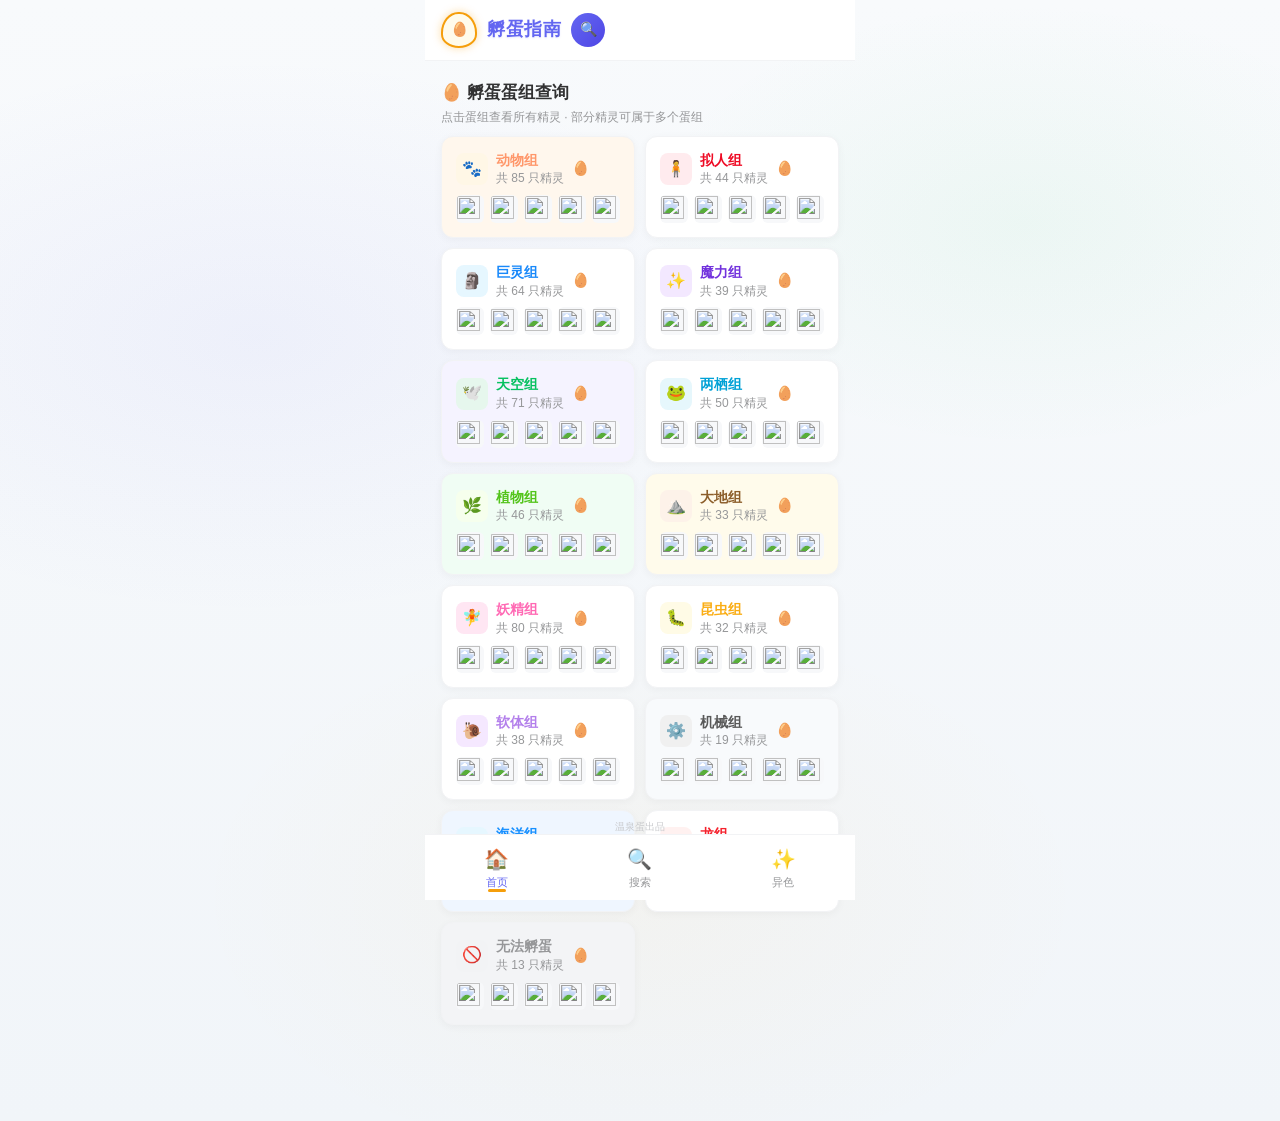
==== index.html @ 7b9e9674 "Update shiny assets to local images and fix UI" ====
<!DOCTYPE html>
<html lang="zh-CN">
<head>
  <meta charset="UTF-8">
  <meta name="viewport" content="width=device-width, initial-scale=1.0, maximum-scale=1.0, user-scalable=no">
  <meta name="theme-color" content="#6366f1">
  <title>洛克王国世界 - 孵蛋查询</title>
  <link rel="stylesheet" href="style.css">
  <link rel="manifest" href="manifest.json">
</head>
<body>
  <div class="container">
    <div class="top-bar">
      <div class="back" id="backBtn" onclick="goBack()">◀ 返回</div>
      <div class="app-logo" id="appLogo">🥚</div>
      <div class="app-title" id="appTitle">孵蛋指南</div>
      <div class="search-btn" id="searchToggle" onclick="toggleSearch()">🔍</div>
      <div class="title hide" id="pageTitle">蛋组总览</div>
      <div class="search-results" id="searchResults"></div>

      <div class="search-overlay hide" id="searchOverlay">
        <div class="search-box">
          <span>🔍</span>
          <input type="text" id="searchInput" placeholder="搜索精灵名称..." autocomplete="off">
        </div>
        <div class="search-close" onclick="toggleSearch()">✕</div>
      </div>
    </div>
    
    <div id="view-home" class="view">
      <div style="padding: 20px 16px 10px;">
        <div style="font-size: 17px; font-weight: 600; color: #323233; margin-bottom: 4px;">🥚 孵蛋蛋组查询</div>
        <p style="font-size: 12px; color: #969799; margin-top: 4px;">点击蛋组查看所有精灵 · 部分精灵可属于多个蛋组</p>
      </div>
      <div class="group-grid" id="homeGroupGrid"></div>
    </div>
    
    <div id="view-group" class="view hide">
      <div class="card" style="margin-bottom: 0; border-radius: 0 0 12px 12px;">
        <div style="display: flex; align-items: center; gap: 10px; margin-bottom: 4px;">
          <div id="groupIcon" class="group-icon" style="font-size: 20px;"></div>
          <div>
            <div style="font-size: 16px; font-weight: 600;" id="groupTitle"></div>
            <div style="font-size: 12px; color: #969799; margin-top: 2px;" id="groupCount"></div>
          </div>
        </div>
        <div class="status-bar status-ok" id="groupStatus">
          <span>✅</span><span>同蛋组精灵可以互相配对孵蛋</span>
        </div>
      </div>
      <div class="pet-grid" id="groupPetGrid"></div>
    </div>
    
    <div id="view-pet" class="view hide">
      <div class="card" id="petCard">
        <div class="selected-pet">
          <div class="img-wrap"><img id="r-img" src="" alt=""></div>
          <div class="info">
            <div class="name" id="r-name">精灵名称</div>
            <div class="no" id="r-no">NO.001</div>
          </div>
          <div class="tag-row" id="r-tag"></div>
        </div>
        <div class="multi-tag-note" id="r-multi-note"></div>
        <div class="status-bar" id="r-status">
          <span>✅</span><span>该精灵可以参与孵蛋</span>
        </div>
        <div id="partnerSection">
          <div class="section-subtitle">同蛋组可配对精灵（点击切换）</div>
          <div class="partner-grid" id="partnerGrid"></div>
        </div>
      </div>
    </div>
    
    <div id="view-search" class="view hide">
      <div class="card">
        <div class="card-title">🔥 热门精灵</div>
        <div class="quick-pets" id="quickPets"></div>
      </div>
      <div class="empty-state" id="searchEmpty">
        <div class="icon egg-shake">🥚</div>
        <p>在顶部输入精灵名称<br>查看蛋组与可配对对象</p>
      </div>
      <div class="card hide" id="searchResultCard">
        <div class="selected-pet">
          <div class="img-wrap"><img id="s-img" src="" alt=""></div>
          <div class="info">
            <div class="name" id="s-name">精灵名称</div>
            <div class="no" id="s-no">NO.001</div>
          </div>
          <div class="tag-row" id="s-tag"></div>
        </div>
        <div class="multi-tag-note" id="s-multi-note"></div>
        <div class="status-bar" id="s-status">
          <span>✅</span><span>该精灵可以参与孵蛋</span>
        </div>
        <div id="s-partnerSection">
          <div class="section-subtitle">同蛋组可配对精灵（点击切换）</div>
          <div class="partner-grid" id="s-partnerGrid"></div>
        </div>
      </div>
    </div>

    <!-- 视图5: 异色传递 -->
    <div id="view-shiny" class="view hide">
      <div class="shiny-header">
        <h2>✨ 异色传递查询</h2>
        <p>输入你拥有的异色宠物，查看能点亮哪些异色</p>
      </div>

      <div class="card">
        <div class="card-title">📝 添加已有异色</div>
        <div class="gender-select">
          <div class="gender-btn active" data-g="公" onclick="selectShinyGender(this)">公 ♂</div>
          <div class="gender-btn" data-g="母" onclick="selectShinyGender(this)">母 ♀</div>
        </div>

        <div style="font-size: 12px; color: #969799; margin: 10px 0 6px;">点击选择已有的异色精灵</div>
        <div class="shiny-pick-grid" id="shinyPickGrid"></div>

        <div id="shinyOwnedWrap" style="margin-top: 12px;">
          <div class="owned-list" id="shinyOwnedList"></div>
          <div style="font-size: 12px; color: #969799;" id="shinyOwnedTip">尚未添加任何异色宠物</div>
        </div>
      </div>

      <div class="card hide" id="shinyResultCard">
        <div class="card-title">📊 计算结果</div>
        <div class="stat-row">
          <div class="stat-box">
            <div class="num" id="stat-owned">0</div>
            <div class="label">已有</div>
          </div>
          <div class="stat-box">
            <div class="num" id="stat-light">0</div>
            <div class="label">可点亮</div>
          </div>
          <div class="stat-box">
            <div class="num" id="stat-miss">0</div>
            <div class="label">仍缺</div>
          </div>
        </div>
        <div class="status-bar status-ok" id="shinyCollectStatus" style="margin-bottom: 10px;">
          <span>✅</span><span>可全收集</span>
        </div>

        <div style="margin-bottom: 10px;">
          <div style="font-size: 13px; font-weight: 500; margin-bottom: 8px;">🔥 可点亮异色</div>
          <div class="shiny-grid" id="shinyLightGrid"></div>
        </div>

        <div>
          <div style="font-size: 13px; font-weight: 500; margin-bottom: 8px;">🚫 缺失异色</div>
          <div class="shiny-grid" id="shinyMissGrid"></div>
        </div>
      </div>

      <div class="card hide" id="shinyTargetCard">
        <div class="card-title">🎯 目标最短孵化链</div>
        <div class="search-box" style="margin-bottom: 10px;">
          <span>🔍</span>
          <input type="text" id="shinyTargetInput" placeholder="输入想获得的异色..." autocomplete="off">
        </div>
        <div class="search-results" id="shinyTargetResults" style="position: relative; top: 0; left: 0; right: 0; margin-top: 6px;"></div>
        <div id="shinyChainBox"></div>
      </div>

      <div class="card hide" id="shinyRouteCard">
        <div class="card-title">🗺️ 全体补充路线</div>
        <div id="shinyRouteBox"></div>
      </div>
    </div>

    <div class="footer-note">温泉蛋出品</div>
  </div>

  <div class="tab-bar">
    <div class="tab-item active" id="tab-home" onclick="switchTab('home')">
      <span class="tab-icon">🏠</span><span>首页</span>
    </div>
    <div class="tab-item" id="tab-search" onclick="switchTab('search')">
      <span class="tab-icon">🔍</span><span>搜索</span>
    </div>
    <div class="tab-item" id="tab-shiny" onclick="switchTab('shiny')">
      <span class="tab-icon">✨</span><span>异色</span>
    </div>
  </div>

  <script src="data.js"></script>
  <script src="app.js"></script>
  <script>
    if ('serviceWorker' in navigator) {
      navigator.serviceWorker.register('sw.js');
    }
  </script>
</body>
</html>
---- style.css ----
* { margin: 0; padding: 0; box-sizing: border-box; }
    body {
      font-family: -apple-system, BlinkMacSystemFont, "PingFang SC", "Hiragino Sans GB", "Microsoft YaHei", sans-serif;
      background:
        radial-gradient(ellipse 80% 50% at 20% 30%, rgba(99,102,241,0.06) 0%, transparent 50%),
        radial-gradient(ellipse 60% 40% at 80% 20%, rgba(34,197,94,0.05) 0%, transparent 50%),
        radial-gradient(ellipse 70% 50% at 50% 80%, rgba(245,158,11,0.04) 0%, transparent 50%),
        linear-gradient(180deg, #f8fafc 0%, #f1f5f9 100%);
      color: #323233;
      font-size: 14px;
      line-height: 1.4;
      padding-bottom: 80px;
      min-height: 100vh;
    }
    .container { max-width: 430px; margin: 0 auto; }
    .hide { display: none !important; }

    .top-bar {
      background: rgba(255,255,255,0.95);
      backdrop-filter: blur(6px);
      padding: 12px 16px;
      position: sticky;
      top: 0;
      z-index: 100;
      border-bottom: 1px solid #f2f3f5;
      display: flex;
      align-items: center;
      gap: 10px;
    }
    .top-bar .back {
      font-size: 15px;
      color: #323233;
      cursor: pointer;
      padding: 4px 8px 4px 0;
      display: none;
    }
    .top-bar .back.visible { display: block; }
    .top-bar .title {
      font-size: 16px;
      font-weight: 600;
      flex: 1;
    }

    .app-logo {
      width: 36px;
      height: 36px;
      border-radius: 50% 50% 52% 52% / 60% 60% 40% 40%;
      border: 2px solid #f59e0b;
      box-shadow: 0 0 8px rgba(245,158,11,0.35);
      display: flex;
      align-items: center;
      justify-content: center;
      background: #fffbeb;
      flex-shrink: 0;
    }
    .app-title {
      font-size: 18px;
      font-weight: 700;
      color: #6366f1;
      text-shadow: 0 1px 2px rgba(99,102,241,0.15);
      letter-spacing: 0.5px;
    }
    .search-btn {
      width: 34px;
      height: 34px;
      border-radius: 50%;
      border: none;
      background: linear-gradient(135deg, #6366f1, #4f46e5);
      color: #fff;
      display: flex;
      align-items: center;
      justify-content: center;
      cursor: pointer;
      transition: transform 0.15s ease;
      flex-shrink: 0;
    }
    .search-btn:hover { transform: scale(1.08); }
    .search-btn:active { transform: scale(0.96); }

    .search-box {
      background: #f2f3f5;
      border-radius: 20px;
      padding: 8px 14px;
      display: flex;
      align-items: center;
      gap: 8px;
      flex: 1;
    }
    .search-box input {
      flex: 1;
      border: none;
      background: transparent;
      font-size: 14px;
      outline: none;
      color: #323233;
    }
    .search-box input::placeholder { color: #969799; }

    .select-box {
      background: #f2f3f5;
      border-radius: 20px;
      padding: 8px 14px;
      display: flex;
      align-items: center;
      margin-bottom: 10px;
    }
    .select-box select {
      flex: 1;
      border: none;
      background: transparent;
      font-size: 14px;
      outline: none;
      color: #323233;
      appearance: auto;
    }

    .search-results {
      position: absolute;
      top: 52px;
      left: 16px;
      right: 16px;
      background: #fff;
      border-radius: 12px;
      box-shadow: 0 4px 20px rgba(0,0,0,0.1);
      max-height: 320px;
      overflow-y: auto;
      z-index: 99;
      display: none;
    }
    .search-results.active { display: block; }
    .search-item {
      display: flex;
      align-items: center;
      gap: 12px;
      padding: 10px 14px;
      border-bottom: 1px solid #f2f3f5;
      cursor: pointer;
    }
    .search-item:active { background: #f2f3f5; }
    .search-item img {
      width: 40px;
      height: 40px;
      border-radius: 8px;
      object-fit: contain;
      background: #f7f8fa;
    }

    .card {
      background: #fff;
      border-radius: 12px;
      margin: 12px 16px;
      padding: 16px;
      box-shadow: 0 4px 14px rgba(99,102,241,0.08);
    }
    .card-title {
      font-size: 15px;
      font-weight: 600;
      margin-bottom: 12px;
      display: flex;
      align-items: center;
      gap: 6px;
    }

    .group-grid {
      display: grid;
      grid-template-columns: repeat(2, 1fr);
      gap: 10px;
      margin: 0 16px 16px;
    }
    .group-card {
      background: #fff;
      border-radius: 12px;
      padding: 14px;
      box-shadow: 0 2px 8px rgba(0,0,0,0.04);
      cursor: pointer;
      transition: transform 0.15s ease, box-shadow 0.15s ease;
      border: 1px solid #f2f3f5;
    }
    .group-card:hover {
      transform: translateY(-2px);
      box-shadow: 0 6px 16px rgba(99,102,241,0.1);
    }
    .group-card:active { transform: scale(0.98); }
    .group-card-header {
      display: flex;
      align-items: center;
      gap: 8px;
      margin-bottom: 8px;
    }
    .group-icon {
      width: 32px;
      height: 32px;
      border-radius: 8px;
      display: flex;
      align-items: center;
      justify-content: center;
      font-size: 16px;
    }
    .group-name { font-size: 14px; font-weight: 600; }
    .group-count { font-size: 12px; color: #969799; }
    .group-preview {
      display: flex;
      gap: 6px;
      margin-top: 8px;
      flex-wrap: wrap;
    }
    .group-preview .img-wrap {
      width: 28px;
      height: 28px;
      border-radius: 6px;
      background: #f7f8fa;
      overflow: hidden;
      display: flex;
      align-items: center;
      justify-content: center;
    }
    .group-preview img {
      width: 90%;
      height: 90%;
      object-fit: contain;
    }

    [data-group="动物组"] { background: #fff7ed; }
    [data-group="植物组"] { background: #f0fdf4; }
    [data-group="海洋组"] { background: #eff6ff; }
    [data-group="天空组"] { background: #f5f3ff; }
    [data-group="精灵组"] { background: #fdf4ff; }
    [data-group="龙族组"] { background: #fef2f2; }
    [data-group="恶魔组"] { background: #fafaf9; }
    [data-group="机械组"] { background: #f8fafc; }
    [data-group="不死组"] { background: #f7fee7; }
    [data-group="大地组"] { background: #fffbeb; }
    [data-group="萌系组"] { background: #fff1f2; }
    [data-group="力量组"] { background: #fff7ed; }
    [data-group="守护组"] { background: #ecfeff; }
    [data-group="无法孵蛋"] { background: #f3f4f6; }

    .pet-grid {
      display: grid;
      grid-template-columns: repeat(4, 1fr);
      gap: 12px 8px;
      padding: 16px;
    }
    .pet-item {
      display: flex;
      flex-direction: column;
      align-items: center;
      gap: 6px;
      cursor: pointer;
      padding: 6px 2px;
      border-radius: 10px;
    }
    .pet-item:active { background: #f2f3f5; }
    .pet-item .img-wrap {
      width: 56px;
      height: 56px;
      border-radius: 10px;
      background: #f7f8fa;
      overflow: hidden;
      display: flex;
      align-items: center;
      justify-content: center;
      border: 1px solid #f2f3f5;
    }
    .pet-item img {
      width: 90%;
      height: 90%;
      object-fit: contain;
    }
    .pet-item .name {
      font-size: 11px;
      color: #646566;
      text-align: center;
      width: 100%;
      height: 28px;
      line-height: 14px;
      overflow: hidden;
      display: -webkit-box;
      -webkit-line-clamp: 2;
      -webkit-box-orient: vertical;
    }

    .selected-pet {
      display: flex;
      align-items: center;
      gap: 12px;
      margin-bottom: 14px;
    }
    .selected-pet .img-wrap {
      width: 64px;
      height: 64px;
      border-radius: 12px;
      background: #f7f8fa;
      overflow: hidden;
      display: flex;
      align-items: center;
      justify-content: center;
      border: 1px solid #f2f3f5;
      flex-shrink: 0;
    }
    .selected-pet img {
      width: 90%;
      height: 90%;
      object-fit: contain;
    }
    .selected-pet .info { flex: 1; min-width: 0; }
    .selected-pet .name {
      font-size: 18px;
      font-weight: 600;
      margin-bottom: 4px;
    }
    .selected-pet .no {
      font-size: 12px;
      color: #969799;
    }

    .tag-row {
      display: flex;
      flex-wrap: wrap;
      gap: 6px;
      flex-shrink: 0;
      max-width: 130px;
      justify-content: flex-end;
    }
    .tag {
      display: inline-block;
      padding: 3px 10px;
      border-radius: 20px;
      font-size: 12px;
      font-weight: 500;
    }
    .tag-egg {
      background: #eef2ff;
      color: #6366f1;
    }
    .tag-ban {
      background: #ffebee;
      color: #ee0a24;
    }

    .status-bar {
      display: flex;
      align-items: center;
      gap: 8px;
      padding: 10px 12px;
      border-radius: 8px;
      font-size: 13px;
      margin-bottom: 14px;
    }
    .status-ok { background: #f0fdf4; color: #22c55e; }
    .status-ban { background: #fff2f0; color: #ff4d4f; }

    .section-subtitle {
      font-size: 13px;
      color: #969799;
      margin-bottom: 10px;
    }

    .partner-grid {
      display: grid;
      grid-template-columns: repeat(4, 1fr);
      gap: 10px 6px;
    }
    .partner-item {
      display: flex;
      flex-direction: column;
      align-items: center;
      gap: 5px;
      padding: 6px 2px;
      border-radius: 10px;
      cursor: pointer;
    }
    .partner-item:active { background: #f2f3f5; }
    .partner-item .img-wrap {
      width: 48px;
      height: 48px;
      border-radius: 10px;
      background: #f7f8fa;
      overflow: hidden;
      display: flex;
      align-items: center;
      justify-content: center;
      border: 1px solid #f2f3f5;
    }
    .partner-item img {
      width: 90%;
      height: 90%;
      object-fit: contain;
    }
    .partner-item .p-name {
      font-size: 11px;
      color: #646566;
      text-align: center;
      width: 100%;
      height: 28px;
      line-height: 14px;
      overflow: hidden;
      display: -webkit-box;
      -webkit-line-clamp: 2;
      -webkit-box-orient: vertical;
    }

    .footer-note {
      position: fixed;
      bottom: 62px;
      left: 50%;
      transform: translateX(-50%);
      width: 100%;
      max-width: 430px;
      text-align: center;
      font-size: 10px;
      color: #c8c9cc;
      padding: 4px 0;
      pointer-events: none;
      z-index: 99;
    }

    .tab-bar {
      position: fixed;
      bottom: 0;
      left: 50%;
      transform: translateX(-50%);
      width: 100%;
      max-width: 430px;
      background: #fff;
      border-top: 1px solid #f2f3f5;
      display: flex;
      justify-content: center;
      padding: 6px 0 calc(6px + env(safe-area-inset-bottom));
      z-index: 100;
      box-sizing: border-box;
    }
    .tab-item {
      display: flex;
      flex-direction: column;
      align-items: center;
      gap: 2px;
      padding: 4px 0;
      flex: 1;
      cursor: pointer;
      color: #969799;
      font-size: 11px;
      position: relative;
    }
    .tab-item.active {
      color: #6366f1;
    }
    .tab-item.active::after {
      content: "";
      position: absolute;
      bottom: 2px;
      left: 50%;
      transform: translateX(-50%);
      width: 18px;
      height: 3px;
      border-radius: 2px;
      background: #f59e0b;
    }
    .tab-icon { font-size: 20px; }

    .quick-pets {
      display: flex;
      gap: 10px;
      overflow-x: auto;
      padding-bottom: 4px;
    }
    .quick-pets::-webkit-scrollbar { display: none; }
    .quick-item {
      display: flex;
      flex-direction: column;
      align-items: center;
      gap: 4px;
      padding: 8px;
      min-width: 64px;
      background: #f7f8fa;
      border-radius: 10px;
      cursor: pointer;
    }
    .quick-item:active { opacity: 0.7; }
    .quick-item .img-wrap {
      width: 40px;
      height: 40px;
      border-radius: 8px;
      background: #fff;
      overflow: hidden;
      display: flex;
      align-items: center;
      justify-content: center;
    }
    .quick-item img {
      width: 90%;
      height: 90%;
      object-fit: contain;
    }
    .quick-item span {
      font-size: 11px;
      color: #646566;
      white-space: nowrap;
    }

    .empty-state {
      text-align: center;
      padding: 50px 20px;
      color: #969799;
    }
    .empty-state .icon {
      font-size: 56px;
      margin-bottom: 10px;
      opacity: 0.35;
    }
    .empty-state p { font-size: 13px; }

    @keyframes egg-shake {
      0%, 100% { transform: rotate(0deg); }
      20% { transform: rotate(-6deg); }
      40% { transform: rotate(6deg); }
      60% { transform: rotate(-4deg); }
      80% { transform: rotate(4deg); }
    }
    .egg-shake {
      animation: egg-shake 0.5s ease-in-out;
      display: inline-block;
    }

    .multi-tag-note {
      font-size: 11px;
      color: #969799;
      margin-top: -8px;
      margin-bottom: 10px;
    }

    /* 异色传递 */
    .shiny-header {
      padding: 16px;
      text-align: center;
    }
    .shiny-header h2 {
      font-size: 16px;
      font-weight: 600;
      margin-bottom: 4px;
    }
    .shiny-header p {
      font-size: 12px;
      color: #969799;
    }
    .owned-list {
      display: flex;
      flex-wrap: wrap;
      gap: 8px;
      margin-bottom: 12px;
    }
    .owned-chip {
      display: flex;
      align-items: center;
      gap: 6px;
      background: #eef2ff;
      color: #6366f1;
      padding: 6px 10px;
      border-radius: 20px;
      font-size: 13px;
    }
    .owned-chip .gender {
      font-size: 11px;
      background: #fff;
      padding: 2px 6px;
      border-radius: 10px;
    }
    .owned-chip .close {
      cursor: pointer;
      font-size: 12px;
      opacity: 0.7;
    }
    .owned-chip .close:hover { opacity: 1; }

    .gender-select {
      display: flex;
      gap: 8px;
      margin-top: 8px;
    }
    .gender-btn {
      flex: 1;
      padding: 8px;
      border: 1px solid #ebedf0;
      background: #fff;
      border-radius: 8px;
      font-size: 13px;
      cursor: pointer;
    }
    .gender-btn.active {
      border-color: #6366f1;
      background: #eef2ff;
      color: #6366f1;
      font-weight: 500;
    }

    .stat-row {
      display: flex;
      gap: 10px;
      margin-bottom: 16px;
    }
    .stat-box {
      flex: 1;
      background: #f7f8fa;
      border-radius: 10px;
      padding: 12px;
      text-align: center;
    }
    .stat-box .num {
      font-size: 20px;
      font-weight: 700;
      color: #323233;
      margin-bottom: 2px;
    }
    .stat-box .label {
      font-size: 11px;
      color: #969799;
    }
    .stat-gold {
      font-size: 20px;
      color: #6366f1;
      font-weight: 700;
    }

    .shiny-grid {
      display: grid;
      grid-template-columns: repeat(4, 1fr);
      gap: 10px 6px;
    }
    .shiny-pick-grid {
      display: grid;
      grid-template-columns: repeat(5, 1fr);
      gap: 6px 4px;
    }
    .shiny-pick-item {
      display: flex;
      flex-direction: column;
      align-items: center;
      gap: 2px;
      padding: 2px;
      border-radius: 6px;
      cursor: pointer;
      background: #f7f8fa;
      border: 1.5px solid transparent;
      transition: all 0.1s;
      position: relative;
    }
    .shiny-pick-item:active { opacity: 0.8; }
    .shiny-pick-item.selected-male { border-color: #6366f1; background: #eef2ff; }
    .shiny-pick-item.selected-female { border-color: #ff4d4f; background: #fff1f2; }
    .shiny-pick-item.selected-both {
      border-color: #f59e0b;
      background: #fffbeb;
    }
    .shiny-pick-item .img-wrap {
      width: 36px;
      height: 36px;
      border-radius: 5px;
      background: #fff;
      overflow: hidden;
      display: flex;
      align-items: center;
      justify-content: center;
      position: relative;
    }
    .shiny-pick-item img {
      width: 90%;
      height: 90%;
      object-fit: contain;
    }
    .shiny-pick-item .name {
      font-size: 10px;
      color: #646566;
      text-align: center;
      width: 100%;
      height: 14px;
      line-height: 14px;
      overflow: hidden;
      white-space: nowrap;
      text-overflow: ellipsis;
    }
    .shiny-pick-badges {
      position: absolute;
      bottom: 1px;
      left: 50%;
      transform: translateX(-50%);
      display: flex;
      gap: 1px;
    }
    .shiny-pick-badge {
      font-size: 8px;
      padding: 0 2px;
      border-radius: 3px;
      color: #fff;
      line-height: 10px;
      font-weight: 500;
    }
    .shiny-pick-badge.male { background: #6366f1; }
    .shiny-pick-badge.female { background: #ff4d4f; }
    .shiny-item {
      display: flex;
      flex-direction: column;
      align-items: center;
      gap: 4px;
      padding: 6px 2px;
      border-radius: 10px;
      cursor: pointer;
      position: relative;
    }
    .shiny-item.dimmed { opacity: 0.4; }
    .shiny-item.highlight {
      background: #fffbe6;
      border: 1px solid #ffd591;
    }
    .shiny-item .img-wrap {
      width: 48px;
      height: 48px;
      border-radius: 10px;
      background: #f7f8fa;
      overflow: hidden;
      display: flex;
      align-items: center;
      justify-content: center;
      border: 1px solid #f2f3f5;
    }
    .shiny-item img {
      width: 90%;
      height: 90%;
      object-fit: contain;
    }
    .shiny-item .name {
      font-size: 11px;
      color: #646566;
      text-align: center;
      width: 100%;
      height: 26px;
      line-height: 13px;
      overflow: hidden;
      display: -webkit-box;
      -webkit-line-clamp: 2;
      -webkit-box-orient: vertical;
    }
    .shiny-badge {
      position: absolute;
      top: 2px;
      right: 2px;
      font-size: 10px;
      background: #ff4d4f;
      color: #fff;
      padding: 1px 4px;
      border-radius: 8px;
    }

    .chain-box {
      background: #f7f8fa;
      border-radius: 10px;
      padding: 12px;
      margin-top: 10px;
    }
    .chain-step {
      display: flex;
      align-items: center;
      gap: 8px;
      margin-bottom: 8px;
      font-size: 13px;
    }
    .chain-step:last-child { margin-bottom: 0; }
    .chain-step img {
      width: 28px;
      height: 28px;
      border-radius: 6px;
      object-fit: contain;
      background: #fff;
    }
    .arrow {
      color: #969799;
      font-size: 12px;
    }

    .chain-detail-box {
      display: flex;
      flex-direction: column;
      gap: 10px;
      margin-top: 10px;
    }
    .chain-detail-step {
      display: flex;
      gap: 10px;
      background: #f7f8fa;
      border-radius: 10px;
      padding: 12px;
    }
    .step-badge {
      width: 24px;
      height: 24px;
      border-radius: 50%;
      background: #6366f1;
      color: #fff;
      font-size: 12px;
      font-weight: 600;
      display: flex;
      align-items: center;
      justify-content: center;
      flex-shrink: 0;
    }
    .step-body {
      flex: 1;
      min-width: 0;
    }
    .step-title {
      font-size: 13px;
      font-weight: 500;
      margin-bottom: 4px;
      display: flex;
      align-items: center;
      gap: 6px;
    }
    .step-icon {
      width: 24px;
      height: 24px;
      border-radius: 6px;
      object-fit: contain;
      background: #fff;
    }
    .step-desc {
      font-size: 12px;
      color: #646566;
      line-height: 1.5;
    }

    .btn-primary {
      width: 100%;
      padding: 12px;
      background: linear-gradient(135deg, #6366f1, #4f46e5);
      color: #fff;
      border: none;
      border-radius: 10px;
      font-size: 14px;
      font-weight: 500;
      cursor: pointer;
      margin-top: 10px;
      transition: box-shadow 0.15s ease;
    }
    .btn-primary:hover {
      box-shadow: 0 4px 14px rgba(99,102,241,0.35);
    }
    .btn-primary:active { opacity: 0.9; }

    .layer-group {
      margin-bottom: 14px;
    }
    .layer-title {
      font-size: 12px;
      color: #969799;
      margin-bottom: 8px;
      padding-left: 4px;
    }

    /* 树状图样式（横向紧凑） */
    .tree-layer { margin-bottom: 10px; }
    .tree-layer-title {
      font-size: 12px;
      color: #969799;
      margin-bottom: 6px;
      text-align: center;
    }
    .tree-mini-row {
      display: flex;
      flex-wrap: wrap;
      gap: 6px;
      justify-content: center;
    }
    .tree-mini {
      display: flex;
      align-items: center;
      gap: 4px;
      background: #fffbeb;
      border: 1px solid #78350f;
      border-radius: 8px;
      padding: 6px 8px;
      font-size: 10px;
    }
    .tree-mini img {
      width: 24px;
      height: 24px;
      border-radius: 4px;
      object-fit: contain;
      background: #fff;
      box-shadow: inset 0 1px 2px rgba(0,0,0,0.08);
      flex-shrink: 0;
    }
    .tree-mini span {
      color: #646566;
      white-space: nowrap;
    }
    .tree-mini .arrow {
      color: #969799;
      font-size: 11px;
      padding: 0 1px;
    }
    .tree-mini .result {
      font-weight: 500;
      color: #323233;
    }

    .shiny-tag {
      display: inline-flex;
      align-items: center;
      gap: 4px;
      background: linear-gradient(135deg, #fff7e6 0%, #ffecb3 100%);
      color: #d46b08;
      border: 1px solid #ffd591;
    }
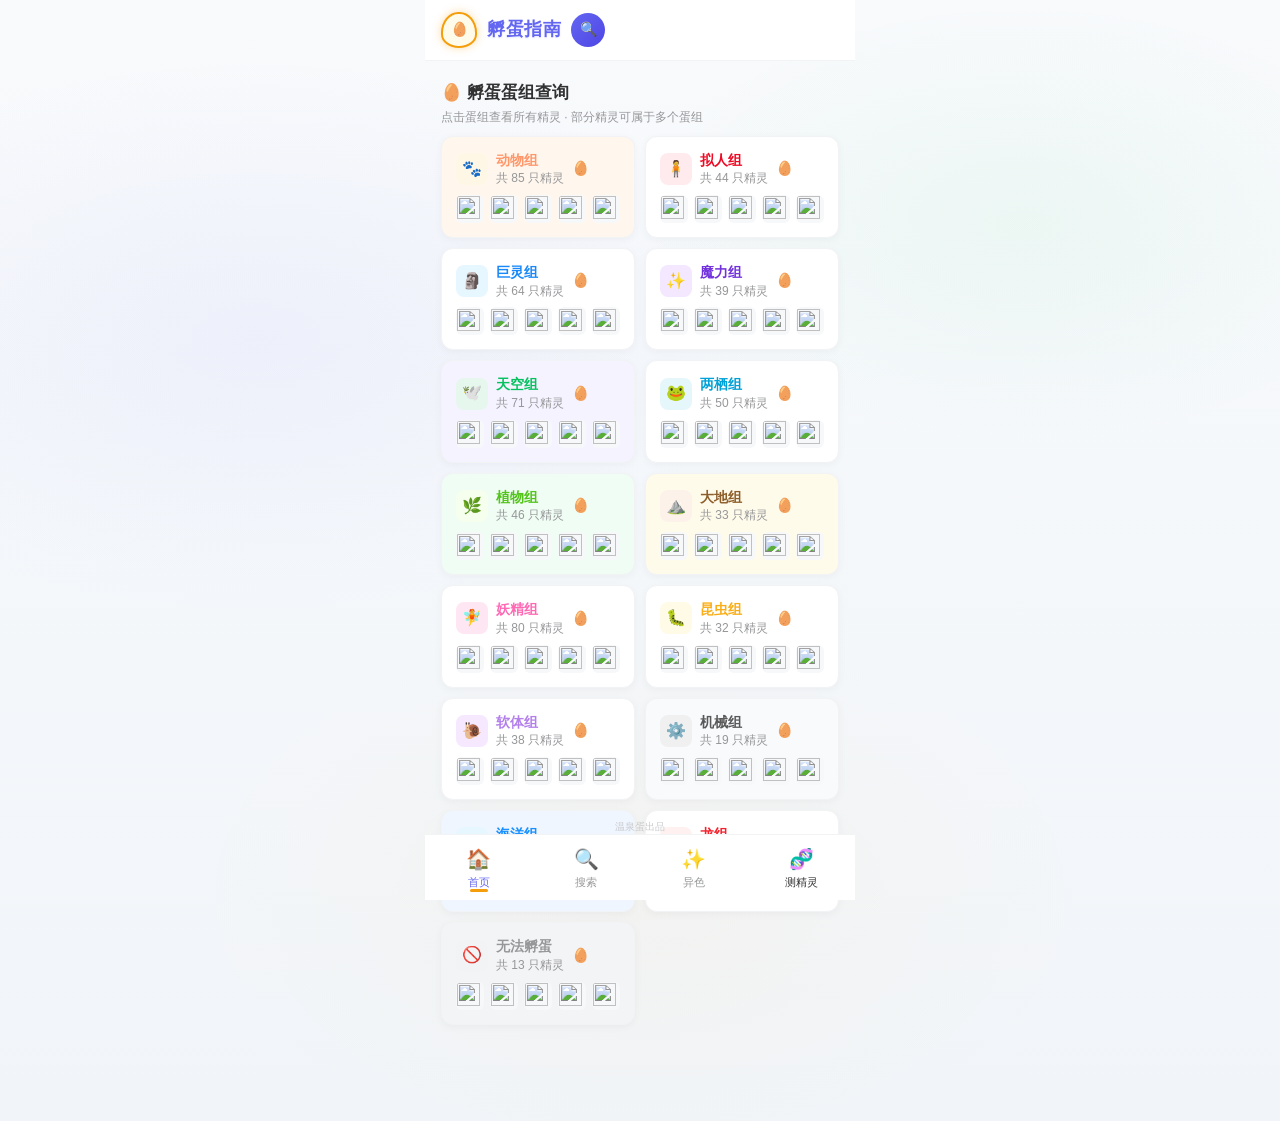
==== commit b7a1cdc7: "Add RocoTI tab to bottom nav" ====
--- a/index.html
+++ b/index.html
@@ -7,6 +7,14 @@
   <title>洛克王国世界 - 孵蛋查询</title>
   <link rel="stylesheet" href="style.css">
   <link rel="manifest" href="manifest.json">
+  <!-- Google Analytics 4 -->
+  <script async src="https://www.googletagmanager.com/gtag/js?id=G-778XCHKQBT"></script>
+  <script>
+    window.dataLayer = window.dataLayer || [];
+    function gtag(){dataLayer.push(arguments);}
+    gtag('js', new Date());
+    gtag('config', 'G-778XCHKQBT');
+  </script>
 </head>
 <body>
   <div class="container">
@@ -184,6 +192,9 @@
     <div class="tab-item" id="tab-shiny" onclick="switchTab('shiny')">
       <span class="tab-icon">✨</span><span>异色</span>
     </div>
+    <a class="tab-item" href="https://rocoti.dandantv.site/" target="_blank" rel="noopener" style="text-decoration:none;color:inherit;">
+      <span class="tab-icon">🧬</span><span>测精灵</span>
+    </a>
   </div>
 
   <script src="data.js"></script>
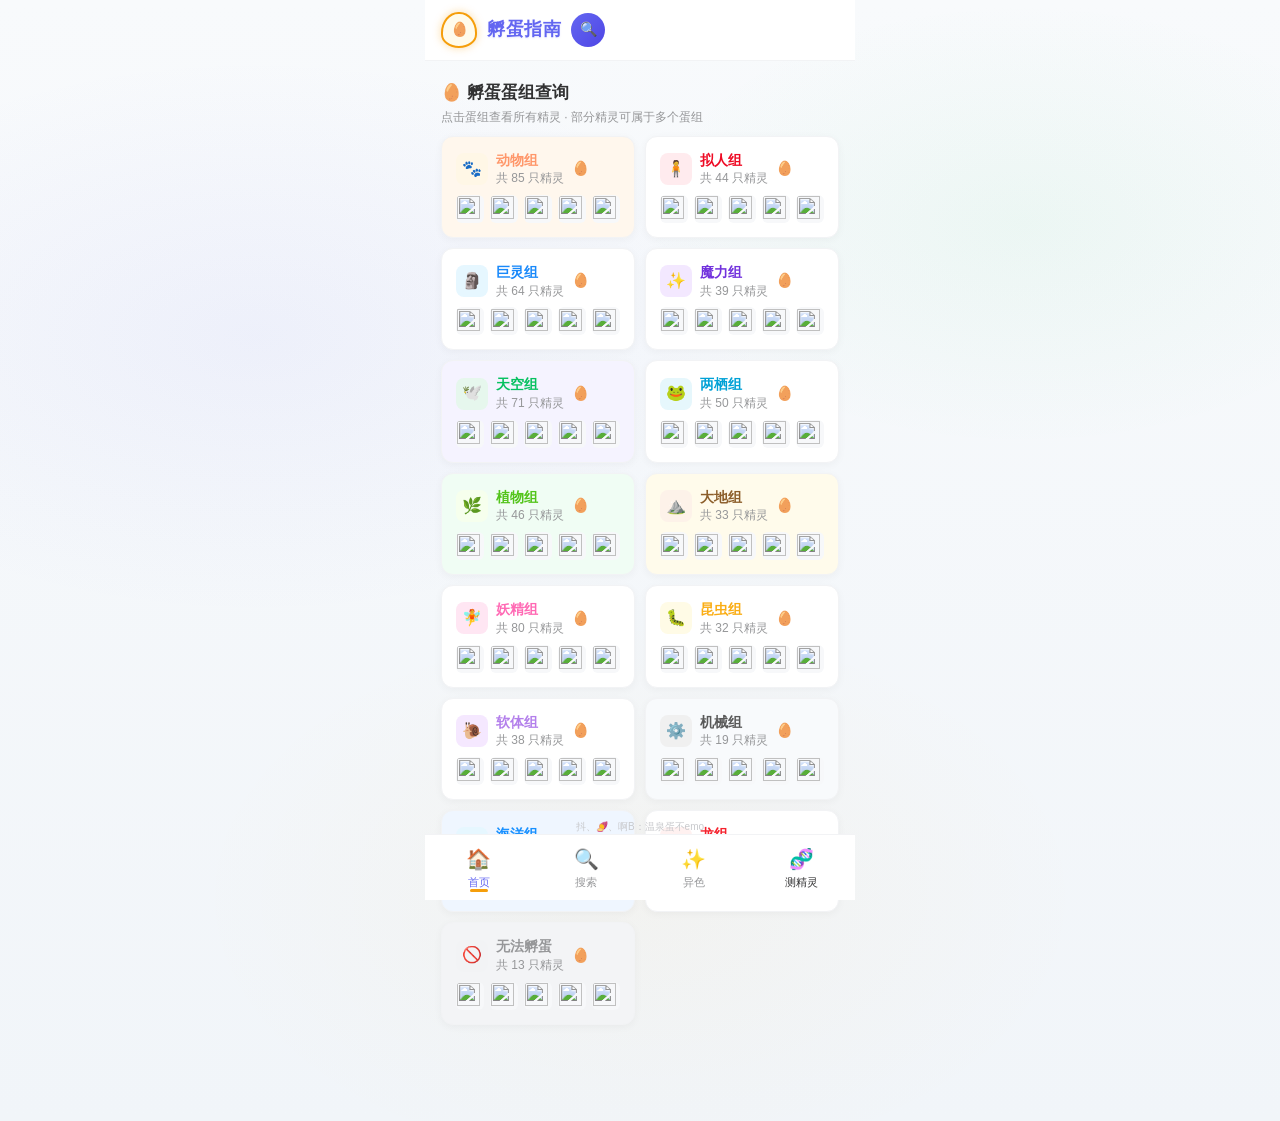
==== commit d0976c77: "Replace 温泉蛋 byline with multi-platform signature 抖, 🍠 (小红书), 啊B (B 站) all post under 温泉蛋不emo." ====
--- a/index.html
+++ b/index.html
@@ -179,7 +179,7 @@
       </div>
     </div>
 
-    <div class="footer-note">温泉蛋出品</div>
+    <div class="footer-note">抖、🍠、啊B：温泉蛋不emo</div>
   </div>
 
   <div class="tab-bar">
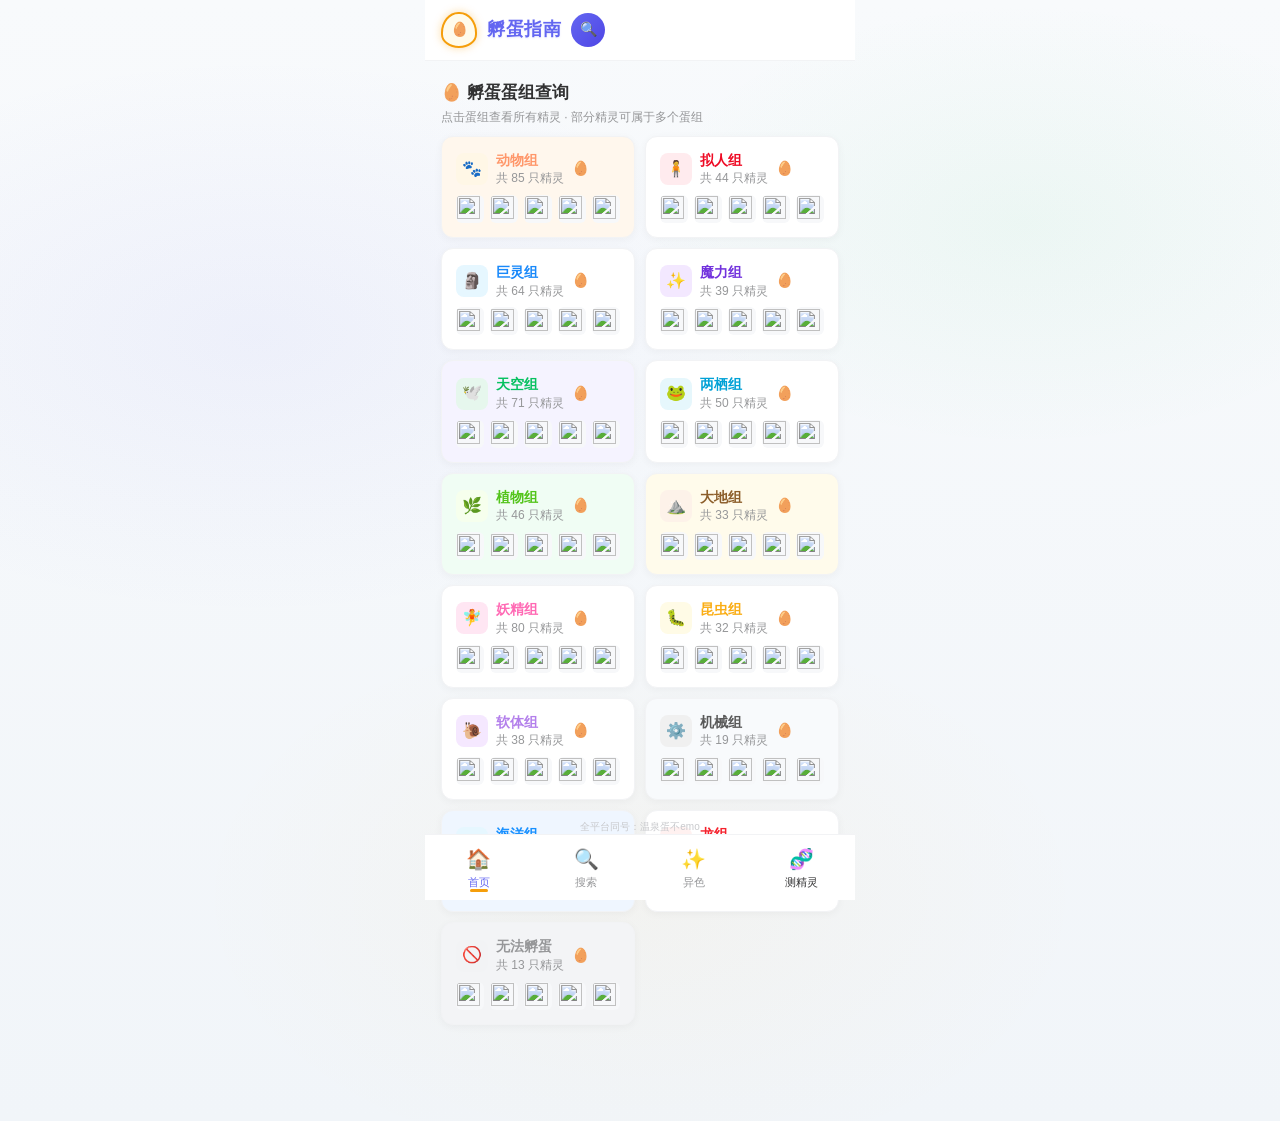
==== commit 36297710: "Simplify byline to '全平台同号：温泉蛋不emo'" ====
--- a/index.html
+++ b/index.html
@@ -179,7 +179,7 @@
       </div>
     </div>
 
-    <div class="footer-note">抖、🍠、啊B：温泉蛋不emo</div>
+    <div class="footer-note">全平台同号：温泉蛋不emo</div>
   </div>
 
   <div class="tab-bar">
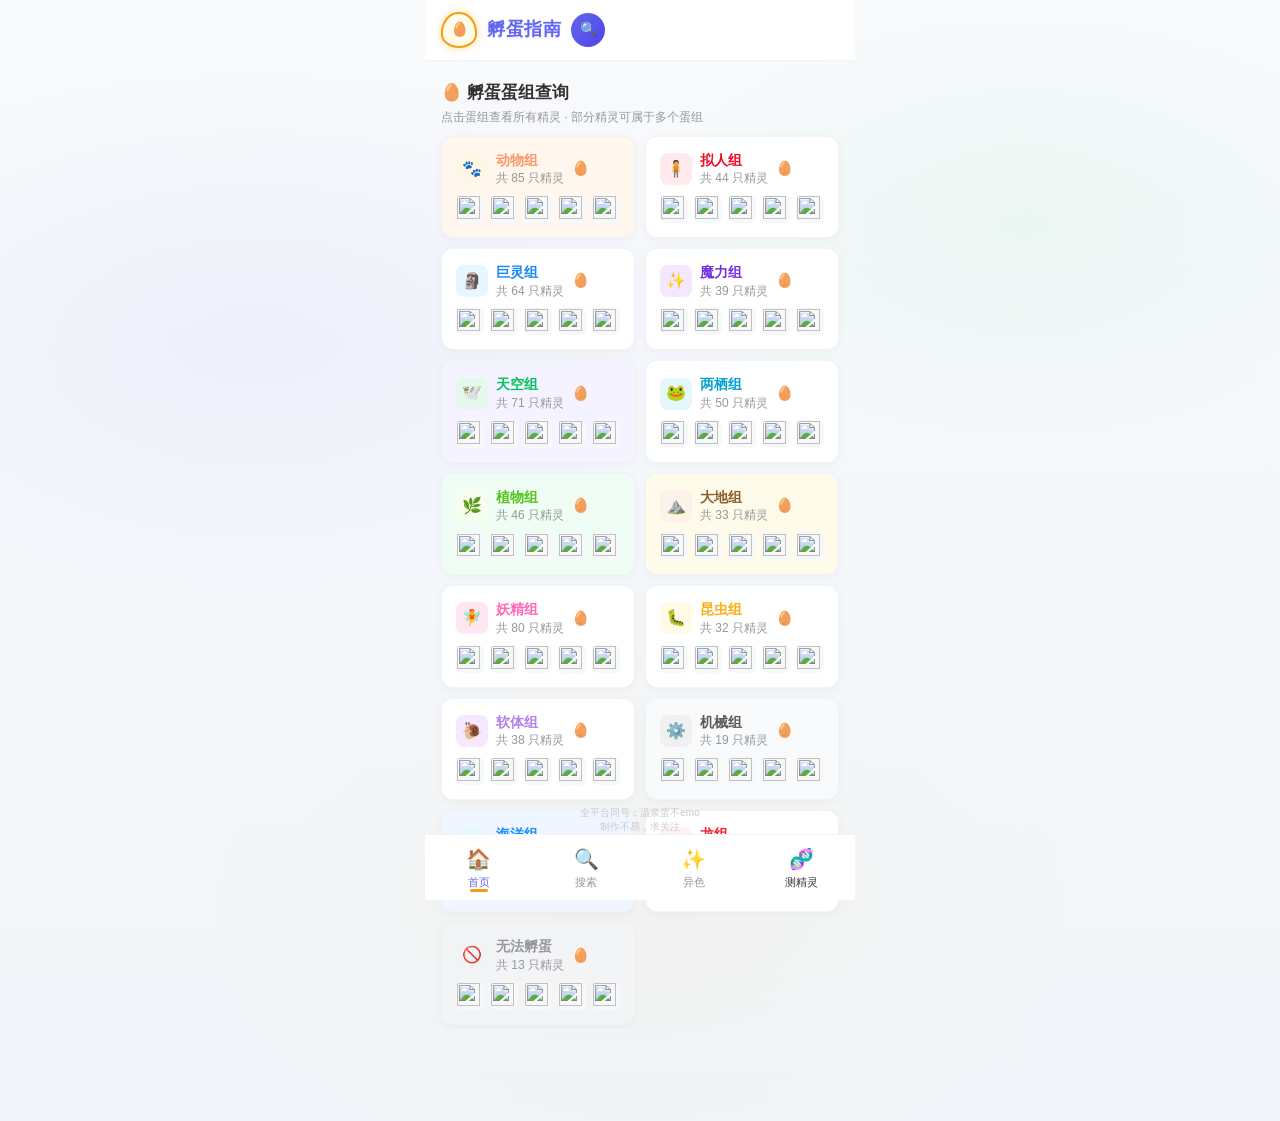
==== commit 20ed165c: "Add '制作不易，求关注' CTA under the footer byline" ====
--- a/index.html
+++ b/index.html
@@ -179,7 +179,7 @@
       </div>
     </div>
 
-    <div class="footer-note">全平台同号：温泉蛋不emo</div>
+    <div class="footer-note">全平台同号：温泉蛋不emo<br>制作不易，求关注</div>
   </div>
 
   <div class="tab-bar">
